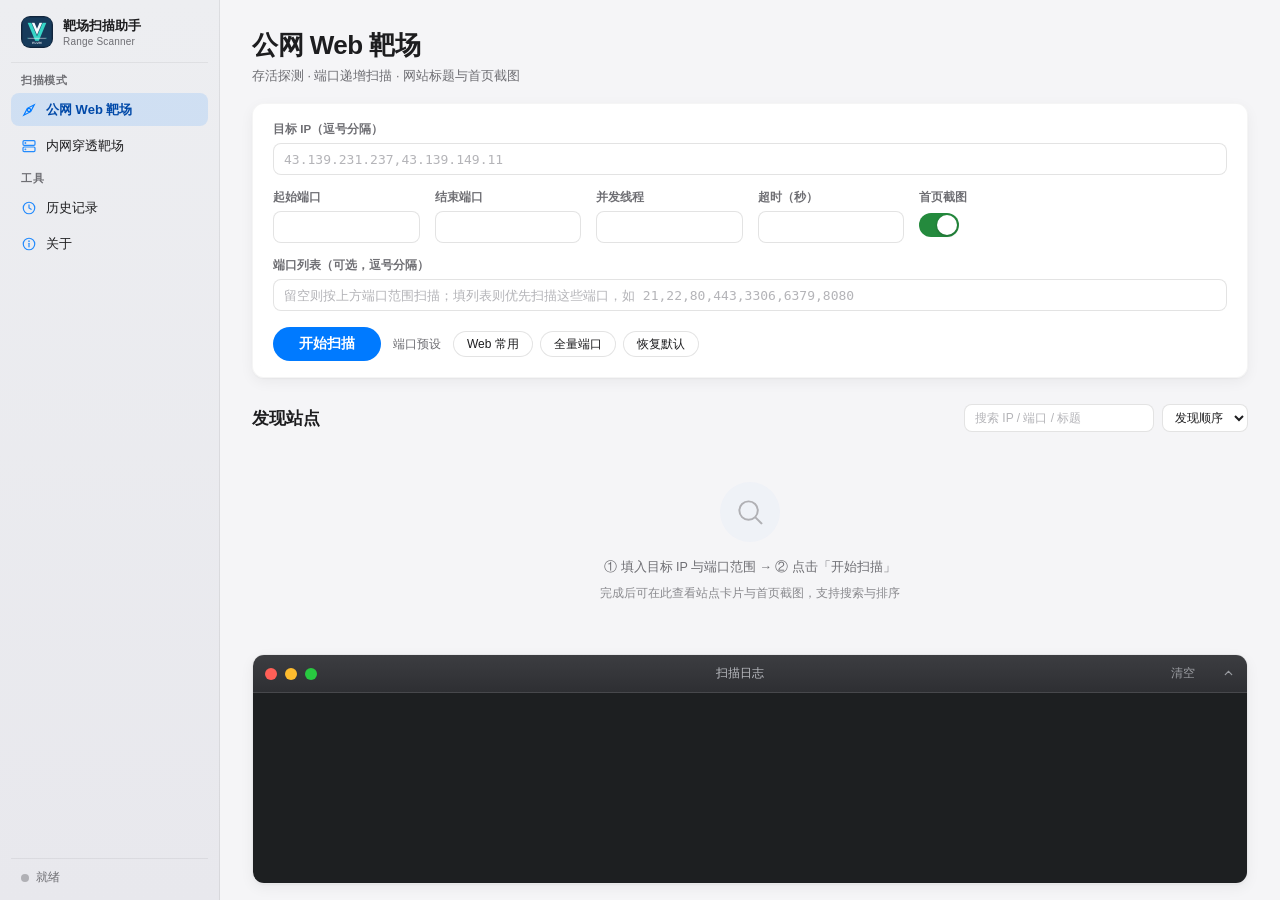
==== scanner_app/desktop/web/index.html @ d0615a87 "Reorganize cross-platform desktop release" ====
<!DOCTYPE html>
<html lang="zh-CN">
<head>
  <meta charset="UTF-8">
  <meta name="viewport" content="width=device-width, initial-scale=1">
  <title>靶场扫描助手</title>
  <link rel="icon" type="image/svg+xml" href="app_icon.svg">
  <link rel="alternate icon" type="image/png" href="app_icon.png">
  <link rel="stylesheet" href="style.css">
  <script src="chart.umd.min.js"></script>
</head>
<body>
<div class="app">

  <!-- ============ 侧边栏 ============ -->
  <aside class="sidebar">
    <div class="brand" aria-label="靶场扫描助手">
      <span class="brand-mark" aria-hidden="true">
        <img src="app_icon.png" alt="">
      </span>
      <span class="brand-copy">
        <strong>靶场扫描助手</strong>
        <small>Range Scanner</small>
      </span>
    </div>
    <div class="nav-group-label first">扫描模式</div>
    <nav class="nav">
      <button class="nav-item active" data-page="scan">
        <svg width="16" height="16" viewBox="0 0 24 24" fill="none" stroke="currentColor" stroke-width="1.8" stroke-linecap="round">
          <circle cx="12" cy="12" r="2.4"/><path d="M4.2 19.8 9.5 9.5l10.3-5.3L14.5 14.5z"/>
        </svg>
        <span>公网 Web 靶场</span>
      </button>
      <button class="nav-item" data-page="internal">
        <svg width="16" height="16" viewBox="0 0 24 24" fill="none" stroke="currentColor" stroke-width="1.8" stroke-linecap="round">
          <rect x="3" y="4" width="18" height="7" rx="1.6"/><rect x="3" y="13.5" width="18" height="7" rx="1.6"/>
          <circle cx="6.6" cy="7.5" r=".5" fill="currentColor"/><circle cx="6.6" cy="17" r=".5" fill="currentColor"/>
        </svg>
        <span>内网穿透靶场</span>
      </button>
    </nav>

    <div class="nav-group-label">工具</div>
    <nav class="nav">
      <button class="nav-item" data-page="history">
        <svg width="16" height="16" viewBox="0 0 24 24" fill="none" stroke="currentColor" stroke-width="1.8" stroke-linecap="round">
          <circle cx="12" cy="12" r="8.6"/><path d="M12 7.4V12l3.2 1.9"/>
        </svg>
        <span>历史记录</span>
      </button>
      <button class="nav-item" data-page="about">
        <svg width="16" height="16" viewBox="0 0 24 24" fill="none" stroke="currentColor" stroke-width="1.8" stroke-linecap="round">
          <circle cx="12" cy="12" r="8.6"/><path d="M12 11v5.2"/><circle cx="12" cy="7.8" r=".4" fill="currentColor"/>
        </svg>
        <span>关于</span>
      </button>
    </nav>

    <div class="sidebar-footer">
      <span class="status-dot" id="statusDot"></span>
      <span id="statusText">就绪</span>
    </div>
  </aside>

  <!-- ============ 主区域 ============ -->
  <main class="main">

    <div class="pages">

      <!-- ===== 公网 Web 靶场 ===== -->
      <section id="page-scan" class="page active">
        <header class="page-header">
          <h1>公网 Web 靶场</h1>
          <p class="subtitle">存活探测 · 端口递增扫描 · 网站标题与首页截图</p>
        </header>

        <div class="card config-card">
          <div class="config-grid">
            <label class="field field-wide">
              <span>目标 IP（逗号分隔）</span>
              <input id="inpTargets" type="text" spellcheck="false"
                     placeholder="43.139.231.237,43.139.149.11">
            </label>
            <label class="field">
              <span>起始端口</span>
              <input id="inpPortStart" type="number" min="1" max="65535">
            </label>
            <label class="field">
              <span>结束端口</span>
              <input id="inpPortEnd" type="number" min="1" max="65535">
            </label>
            <label class="field">
              <span>并发线程</span>
              <input id="inpThreads" type="number" min="1" max="1000">
            </label>
            <label class="field">
              <span>超时（秒）</span>
              <input id="inpTimeout" type="number" min="0.5" max="30" step="0.5">
            </label>
            <div class="field field-check">
              <span>首页截图</span>
              <label class="switch"><input type="checkbox" id="inpShots" checked><i></i></label>
            </div>
            <label class="field field-wide2">
              <span>端口列表（可选，逗号分隔）</span>
              <input id="inpPortsList" type="text" spellcheck="false"
                     placeholder="留空则按上方端口范围扫描；填列表则优先扫描这些端口，如 21,22,80,443,3306,6379,8080">
            </label>
          </div>
          <div class="config-actions">
            <button id="btnScan" class="btn-primary">开始扫描</button>
            <span class="preset-label">端口预设</span>
            <div class="preset-group">
              <button class="preset-btn" data-ps="80" data-pe="8999">Web 常用</button>
              <button class="preset-btn" data-ports="21,22,23,25,53,80,110,135,139,143,161,389,443,445,465,514,587,636,873,993,995,1080,1099,1433,1521,2049,2181,2375,2379,3000,3306,3389,4369,5000,5432,5601,5672,5900,5984,6000,6379,7001,7002,8000,8008,8009,8010,8020,8043,8060,8080,8081,8085,8086,8088,8090,8161,8200,8443,8888,8899,9000,9001,9042,9092,9096,9200,9300,9418,9999,10000,10050,10250,11211,15672,16379,18080,27017,27018,28017,50000,60000,65535">全量端口</button>
              <button class="preset-btn" data-ps="8000" data-pe="8099">恢复默认</button>
            </div>
          </div>
        </div>

        <div class="progress-area" id="progressArea" hidden>
          <div class="progress-track"><div class="progress-fill" id="progressFill"></div></div>
          <div class="progress-row">
            <span class="progress-pos" id="targetPos" hidden></span>
            <span class="progress-text" id="progressText">准备中…</span>
            <span class="progress-pct" id="progressPct"></span>
          </div>
          <button class="btn-open report-btn" id="btnReport" hidden>查看本次报告</button>
        </div>

        <div class="stats-bar" id="statsBar" hidden>
          <div class="stat-chip target">
            <svg class="chip-icon" width="18" height="18" viewBox="0 0 24 24" fill="none" stroke="currentColor" stroke-width="1.6" stroke-linecap="round"><circle cx="12" cy="12" r="9"/><path d="M3 12h18M12 3a15 15 0 0 1 0 18M12 3a15 15 0 0 0 0 18"/></svg>
            <div class="chip-body"><b id="stTargets">0</b><span>目标</span></div>
          </div>
          <div class="stat-chip alive">
            <svg class="chip-icon" width="18" height="18" viewBox="0 0 24 24" fill="none" stroke="currentColor" stroke-width="1.6" stroke-linecap="round" stroke-linejoin="round"><path d="M3 12h4l2.5-5 3 10 2.5-5h6"/></svg>
            <div class="chip-body"><b id="stAlive">0</b><span>ping 存活</span></div>
          </div>
          <div class="stat-chip ports">
            <svg class="chip-icon" width="18" height="18" viewBox="0 0 24 24" fill="none" stroke="currentColor" stroke-width="1.6" stroke-linecap="round"><rect x="3" y="4" width="18" height="7" rx="1.5"/><rect x="3" y="13" width="18" height="7" rx="1.5"/><circle cx="6.6" cy="7.5" r=".4" fill="currentColor"/><circle cx="6.6" cy="16.5" r=".4" fill="currentColor"/></svg>
            <div class="chip-body"><b id="stPorts">0</b><span>开放端口</span></div>
          </div>
          <div class="stat-chip sites">
            <svg class="chip-icon" width="18" height="18" viewBox="0 0 24 24" fill="none" stroke="currentColor" stroke-width="1.6" stroke-linecap="round"><rect x="3.5" y="5" width="17" height="14" rx="2"/><path d="M3.5 9.5h17"/></svg>
            <div class="chip-body"><b id="stSites">0</b><span>网站</span></div>
          </div>
          <div class="stat-chip shots">
            <svg class="chip-icon" width="18" height="18" viewBox="0 0 24 24" fill="none" stroke="currentColor" stroke-width="1.6" stroke-linecap="round" stroke-linejoin="round"><rect x="3" y="7" width="18" height="13" rx="2.5"/><path d="M8 7l2-3h4l2 3"/><circle cx="12" cy="13.5" r="3.5"/></svg>
            <div class="chip-body"><b id="stShots">0</b><span>截图</span></div>
          </div>
        </div>
        <div class="scan-summary" id="scanSummary" hidden></div>

        <div class="results-head">
          <h2>发现站点</h2>
          <span class="count-badge" id="resultCount" hidden>0</span>
          <div class="results-tools">
            <input id="siteSearch" class="tool-search" type="text" spellcheck="false"
                   placeholder="搜索 IP / 端口 / 标题">
            <select id="siteSort" class="tool-select" title="排序方式">
              <option value="default">发现顺序</option>
              <option value="port">按端口号</option>
              <option value="status">按状态码</option>
              <option value="ip">按 IP</option>
            </select>
          </div>
        </div>
        <div class="results-grid" id="resultsGrid">
          <div class="empty-hint" id="emptyHint">
            <svg width="34" height="34" viewBox="0 0 24 24" fill="none" stroke="currentColor"
                 stroke-width="1.4" stroke-linecap="round" opacity=".45">
              <circle cx="11" cy="11" r="6.5"/><path d="m16 16 4.5 4.5"/>
            </svg>
            <p>① 填入目标 IP 与端口范围 → ② 点击「开始扫描」</p>
            <p class="sub">完成后可在此查看站点卡片与首页截图，支持搜索与排序</p>
          </div>
        </div>

        <!-- ===== 扫描数据看板 ===== -->
        <div class="dashboard" id="publicDash" hidden>
          <div class="dash-titlebar">
            <svg width="15" height="15" viewBox="0 0 24 24" fill="none" stroke="currentColor"
                 stroke-width="1.8" stroke-linecap="round"><rect x="3" y="3" width="7" height="7" rx="1.2"/>
              <rect x="14" y="3" width="7" height="7" rx="1.2"/><rect x="3" y="14" width="7" height="7" rx="1.2"/>
              <rect x="14" y="14" width="7" height="7" rx="1.2"/></svg>
            <span>扫描数据看板</span>
          </div>
          <div class="dash-grid">
            <div class="chart-card">
              <div class="chart-head">端口分布</div>
              <div class="chart-wrap"><canvas id="chartPortDist"></canvas></div>
            </div>
            <div class="chart-card">
              <div class="chart-head">HTTP 状态码</div>
              <div class="chart-wrap"><canvas id="chartHttpStatus"></canvas></div>
            </div>
            <div class="chart-card">
              <div class="chart-head">各目标端口数</div>
              <div class="chart-wrap"><canvas id="chartTargetBar"></canvas></div>
            </div>
            <div class="chart-card">
              <div class="chart-head">服务类型占比</div>
              <div class="chart-wrap"><canvas id="chartServiceType"></canvas></div>
            </div>
          </div>
        </div>
      </section>

      <!-- ===== 内网穿透靶场 ===== -->
      <section id="page-internal" class="page">
        <header class="page-header">
          <h1>内网穿透靶场</h1>
          <p class="subtitle">主机存活发现 · 系统判断（Linux / Windows）· 无凭据探测</p>
        </header>

        <div class="notice">
          <svg width="15" height="15" viewBox="0 0 24 24" fill="none" stroke="currentColor"
               stroke-width="1.8" stroke-linecap="round">
            <circle cx="12" cy="12" r="8.6"/><path d="M12 11v5.2"/><circle cx="12" cy="7.8" r=".4" fill="currentColor"/>
          </svg>
          请先连接向日葵 VPN，再启动内网扫描；探测全程不使用账号密码。
        </div>

        <div class="card config-card">
          <div class="config-grid internal-grid">
            <label class="field field-wide">
              <span>网段（CIDR，逗号分隔）</span>
              <input id="inpCidrs" type="text" spellcheck="false"
                     placeholder="192.168.3.0/24,192.168.4.0/24">
            </label>
            <label class="field field-wide2">
              <span>探测端口（逗号分隔）</span>
              <input id="inpPorts" type="text" spellcheck="false"
                     placeholder="22,80,443,135,139,445,3389,8080">
            </label>
            <label class="field">
              <span>并发线程</span>
              <input id="inpThreads2" type="number" min="1" max="1000">
            </label>
            <label class="field">
              <span>超时（秒）</span>
              <input id="inpTimeout2" type="number" min="0.5" max="10" step="0.5">
            </label>
          </div>
          <div class="config-actions">
            <button id="btnInternal" class="btn-primary">开始内网扫描</button>
          </div>
        </div>

        <div class="progress-area" id="progressArea2" hidden>
          <div class="progress-track"><div class="progress-fill" id="progressFill2"></div></div>
          <div class="progress-row">
            <span class="progress-text" id="progressText2">准备中…</span>
            <span class="progress-pct" id="progressPct2"></span>
          </div>
          <button class="btn-open report-btn" id="btnReport2" hidden>查看本次报告</button>
        </div>

        <div class="stats-bar" id="statsBar2" hidden>
          <div class="stat-chip alive">
            <svg class="chip-icon" width="18" height="18" viewBox="0 0 24 24" fill="none" stroke="currentColor" stroke-width="1.6" stroke-linecap="round"><rect x="3" y="4" width="18" height="7" rx="1.5"/><rect x="3" y="13" width="18" height="7" rx="1.5"/><circle cx="6.6" cy="7.5" r=".4" fill="currentColor"/><circle cx="6.6" cy="16.5" r=".4" fill="currentColor"/></svg>
            <div class="chip-body"><b id="stAlive2">0</b><span>存活主机</span></div>
          </div>
          <div class="stat-chip linux">
            <svg class="chip-icon" width="18" height="18" viewBox="0 0 24 24" fill="none" stroke="currentColor" stroke-width="1.6" stroke-linecap="round" stroke-linejoin="round"><rect x="3" y="4" width="18" height="16" rx="2"/><path d="M7 9l3 3-3 3M13 15h4"/></svg>
            <div class="chip-body"><b id="stLinux">0</b><span>Linux</span></div>
          </div>
          <div class="stat-chip windows">
            <svg class="chip-icon" width="18" height="18" viewBox="0 0 24 24" fill="none" stroke="currentColor" stroke-width="1.6" stroke-linecap="round"><rect x="3" y="3" width="8" height="8" rx="1.2"/><rect x="13" y="3" width="8" height="8" rx="1.2"/><rect x="3" y="13" width="8" height="8" rx="1.2"/><rect x="13" y="13" width="8" height="8" rx="1.2"/></svg>
            <div class="chip-body"><b id="stWin">0</b><span>Windows</span></div>
          </div>
          <div class="stat-chip unknown">
            <svg class="chip-icon" width="18" height="18" viewBox="0 0 24 24" fill="none" stroke="currentColor" stroke-width="1.6" stroke-linecap="round"><circle cx="12" cy="12" r="9"/><path d="M9.5 9.5a2.5 2.5 0 1 1 3.6 2.3c-.7.3-1.1 1-1.1 1.7"/><circle cx="12" cy="16.8" r=".5" fill="currentColor"/></svg>
            <div class="chip-body"><b id="stUnknown">0</b><span>未识别</span></div>
          </div>
        </div>
        <div class="scan-summary" id="scanSummary2" hidden></div>

        <div class="results-head">
          <h2>存活主机</h2>
          <span class="count-badge" id="hostCount" hidden>0</span>
        </div>

        <!-- ===== 内网扫描数据看板 ===== -->
        <div class="dashboard" id="internalDash" hidden>
          <div class="dash-titlebar">
            <svg width="15" height="15" viewBox="0 0 24 24" fill="none" stroke="currentColor"
                 stroke-width="1.8" stroke-linecap="round"><rect x="3" y="3" width="7" height="7" rx="1.2"/>
              <rect x="14" y="3" width="7" height="7" rx="1.2"/><rect x="3" y="14" width="7" height="7" rx="1.2"/>
              <rect x="14" y="14" width="7" height="7" rx="1.2"/></svg>
            <span>内网扫描数据看板</span>
          </div>
          <div class="dash-grid">
            <div class="chart-card">
              <div class="chart-head">操作系统分布</div>
              <div class="chart-wrap"><canvas id="chartOSDist"></canvas></div>
            </div>
            <div class="chart-card">
              <div class="chart-head">端口开放热度</div>
              <div class="chart-wrap"><canvas id="chartPortHeat"></canvas></div>
            </div>
            <div class="chart-card">
              <div class="chart-head">发现方式</div>
              <div class="chart-wrap"><canvas id="chartDiscover"></canvas></div>
            </div>
            <div class="chart-card">
              <div class="chart-head">TTL 分布</div>
              <div class="chart-wrap"><canvas id="chartTTLDist"></canvas></div>
            </div>
          </div>
        </div>

        <div class="card table-card">
          <table class="host-table" id="hostTable">
            <thead>
              <tr>
                <th class="sortable" data-sort="ip">IP</th>
                <th>发现</th>
                <th class="sortable" data-sort="ttl">TTL</th>
                <th class="sortable" data-sort="os">系统判断</th>
                <th class="sortable" data-sort="ports">开放端口</th>
                <th>MAC 地址</th>
                <th>依据</th>
              </tr>
            </thead>
            <tbody id="hostRows">
              <tr class="empty-row"><td colspan="7">
                <div class="empty-hint">
                  <svg width="34" height="34" viewBox="0 0 24 24" fill="none" stroke="currentColor"
                       stroke-width="1.4" stroke-linecap="round" opacity=".45">
                    <rect x="3" y="5" width="18" height="6.5" rx="1.6"/><rect x="3" y="13.5" width="18" height="6.5" rx="1.6"/>
                  </svg>
                  <p>① 连接向日葵 VPN → ② 填写网段 → ③ 点击「开始内网扫描」</p>
                  <p class="sub">结果自动按 Linux / Windows / 未识别 分组，并生成分类报告</p>
                </div>
              </td></tr>
            </tbody>
          </table>
        </div>
      </section>

      <!-- ===== 历史记录 ===== -->
      <section id="page-history" class="page">
        <header class="page-header">
          <h1>历史记录</h1>
          <p class="subtitle">最近的扫描运行 · 可查看分类报告或在系统文件管理器中打开</p>
        </header>
        <div class="card history-card" id="historyCard">
          <div class="history-tools">
            <input id="historySearch" class="tool-search" type="text" spellcheck="false"
                   placeholder="搜索时间 / 目标 / 摘要">
          </div>
          <div id="historyList" class="history-list"></div>
        </div>
      </section>

      <!-- ===== 关于 ===== -->
      <section id="page-about" class="page">
        <header class="page-header">
          <h1>关于</h1>
          <p class="subtitle">靶场扫描助手 v2.0 · macOS / Windows</p>
        </header>
        <div class="card about-card">
          <p>双模式靶场信息收集工具：</p>
          <ul>
            <li><b>公网 Web 靶场</b> — ICMP 存活探测、端口递增扫描、HTTP/HTTPS 首页抓取、Playwright 首页截图</li>
            <li><b>内网穿透靶场</b> — ICMP + TCP 存活发现、TTL / 端口指纹 / SSH Banner 多信号系统判断（无需凭据）</li>
          </ul>
          <p>每次扫描自动生成分类报告：report.html（内嵌截图）/ report.md / report.csv / report.json。</p>
          <ul>
            <li>命令行：<code>python3 -m scanner_app.cli.public</code></li>
            <li>图形界面：macOS 双击 <code>launchers/启动靶场扫描.command</code>，Windows 双击 <code>launchers/启动靶场扫描.vbs</code></li>
          </ul>
          <p class="footnote">仅用于授权靶场环境的安全教学与测试；内网模式不做爆破、不登录、不利用漏洞。</p>
        </div>
      </section>

    </div>

    <!-- ===== 共享日志控制台（固定在底部，可折叠） ===== -->
    <div class="console-card" id="consoleCard">
      <div class="console-titlebar" id="consoleToggle">
        <span class="dot red"></span><span class="dot yellow"></span><span class="dot green"></span>
        <span class="console-title">扫描日志</span>
        <button class="btn-ghost" id="btnClearLog">清空</button>
        <svg class="chev" width="13" height="13" viewBox="0 0 24 24" fill="none"
             stroke="currentColor" stroke-width="2.2" stroke-linecap="round">
          <path d="m6 14 6-6 6 6"/>
        </svg>
      </div>
      <div class="console" id="console"></div>
    </div>

  </main>
</div>

<!-- ===== 截图灯箱 ===== -->
<div class="lightbox" id="lightbox" hidden>
  <div class="lightbox-mask" id="lightboxMask"></div>
  <div class="lightbox-body">
    <div class="lightbox-head">
      <span id="lightboxTitle"></span>
      <button class="btn-ghost light-close" id="lightboxClose">关闭 ✕</button>
    </div>
    <img id="lightboxImg" alt="首页截图大图">
  </div>
</div>

<!-- ===== 历史看板弹窗 ===== -->
<div class="modal" id="dashModal" hidden>
  <div class="modal-mask" id="dashModalMask"></div>
  <div class="modal-body">
      <div class="modal-head">
        <div class="modal-head-left">
          <svg width="15" height="15" viewBox="0 0 24 24" fill="none" stroke="currentColor"
               stroke-width="1.8" stroke-linecap="round"><rect x="3" y="3" width="7" height="7" rx="1.2"/>
            <rect x="14" y="3" width="7" height="7" rx="1.2"/><rect x="3" y="14" width="7" height="7" rx="1.2"/>
            <rect x="14" y="14" width="7" height="7" rx="1.2"/></svg>
          <span id="dashModalTitle">扫描数据看板</span>
          <span class="modal-kind" id="dashModalKind"></span>
        </div>
        <div class="modal-head-actions">
          <button class="btn-ghost" id="dashModalMax">全屏</button>
          <button class="btn-ghost light-close" id="dashModalClose">关闭 ✕</button>
        </div>
      </div>
    <div class="modal-charts" id="dashModalCharts">
      <div class="dash-grid" id="dashModalGrid"></div>
      <div class="modal-empty" id="dashModalEmpty">
        <svg width="32" height="32" viewBox="0 0 24 24" fill="none" stroke="currentColor"
             stroke-width="1.4" stroke-linecap="round" opacity=".4">
          <rect x="3" y="3" width="7" height="7" rx="1.2"/><rect x="14" y="3" width="7" height="7" rx="1.2"/>
          <rect x="3" y="14" width="7" height="7" rx="1.2"/><rect x="14" y="14" width="7" height="7" rx="1.2"/>
        </svg>
        <p>暂无图表数据</p>
      </div>
    </div>
  </div>
</div>

<script src="app.js"></script>
</body>
</html>
---- scanner_app/desktop/web/style.css ----
/* ===== 靶场扫描助手 · macOS 风格 v2.1（精制版） ===== */

:root {
  --bg: #f5f5f7;
  --sidebar: #ebebef;
  --sidebar-top: #edeef1;
  --sidebar-bottom: #e8e8ed;
  --card: rgba(255, 255, 255, 0.92);
  --card-solid: #ffffff;
  --text: #1d1d1f;
  --text-2: #6e6e73;
  --blue: #007aff;
  --blue-hover: #0a84ff;
  --blue-bg: rgba(0, 122, 255, 0.1);
  --green: #248a3d;
  --green-bg: rgba(52, 199, 89, 0.14);
  --orange: #c93400;
  --orange-bg: rgba(255, 149, 0, 0.14);
  --red: #ff3b30;
  --red-bg: rgba(255, 59, 48, 0.12);
  --separator: rgba(0, 0, 0, 0.06);
  --field-border: rgba(0, 0, 0, 0.11);
  --input-bg: rgba(255, 255, 255, 0.85);
  --input-focus-bg: #ffffff;
  --input-disabled-bg: #f4f4f6;
  --hover-bg: rgba(0, 0, 0, 0.045);
  --head-bg: #fafafc;
  --surface-solid: #ffffff;
  --code-bg: rgba(0, 0, 0, 0.05);
  --console-bg: #1d1f21;
  --radius: 12px;
  --radius-sm: 9px;
  --shadow: 0 1px 2px rgba(0, 0, 0, 0.04), 0 4px 14px rgba(0, 0, 0, 0.05);
  --shadow-lift: 0 2px 6px rgba(0, 0, 0, 0.05), 0 10px 28px rgba(0, 0, 0, 0.1);
}

/* ===== 暗色模式（跟随系统） ===== */
@media (prefers-color-scheme: dark) {
  :root {
    --bg: #1e1e22;
    --sidebar: #2a2a2f;
    --sidebar-top: #313136;
    --sidebar-bottom: #26262b;
    --card: rgba(44, 44, 49, 0.92);
    --card-solid: #2c2c31;
    --text: #f5f5f7;
    --text-2: #98989f;
    --blue: #0a84ff;
    --blue-hover: #339dff;
    --blue-bg: rgba(10, 132, 255, 0.16);
    --green: #30d158;
    --green-bg: rgba(48, 209, 88, 0.16);
    --orange: #ff9f0a;
    --orange-bg: rgba(255, 159, 10, 0.16);
    --red: #ff453a;
    --red-bg: rgba(255, 69, 58, 0.16);
    --separator: rgba(255, 255, 255, 0.09);
    --field-border: rgba(255, 255, 255, 0.18);
    --input-bg: rgba(58, 58, 64, 0.9);
    --input-focus-bg: #33333a;
    --input-disabled-bg: #26262b;
    --hover-bg: rgba(255, 255, 255, 0.06);
    --head-bg: #2a2a30;
    --surface-solid: #2c2c31;
    --code-bg: rgba(255, 255, 255, 0.08);
    --shadow: 0 1px 2px rgba(0, 0, 0, 0.35), 0 4px 14px rgba(0, 0, 0, 0.3);
    --shadow-lift: 0 2px 6px rgba(0, 0, 0, 0.45), 0 10px 28px rgba(0, 0, 0, 0.5);
  }
  .notice { color: #5db0ff; }
  .nav-item.active { color: #7cb8ff; }
  .host-table tbody tr:hover { background: rgba(0, 122, 255, 0.1); }
  .history-item:hover { background: rgba(255, 255, 255, 0.03); }
  .log-line { color: #c8c8ce; }
}

* { margin: 0; padding: 0; box-sizing: border-box; }
[hidden] { display: none !important; }
html, body { height: 100%; }

::selection { background: rgba(0, 122, 255, 0.22); }

body {
  font-family: -apple-system, BlinkMacSystemFont, "SF Pro Text",
               "PingFang SC", "Helvetica Neue", "Microsoft YaHei", sans-serif;
  font-size: 13px;
  color: var(--text);
  background: var(--bg);
  -webkit-font-smoothing: antialiased;
  user-select: none;
  overflow: hidden;
}

.app { display: flex; height: 100vh; }

/* ============ 侧边栏 ============ */
.sidebar {
  width: 220px;
  flex-shrink: 0;
  background: linear-gradient(180deg, var(--sidebar-top) 0%, var(--sidebar-bottom) 100%);
  border-right: 1px solid rgba(0, 0, 0, 0.07);
  display: flex;
  flex-direction: column;
  padding: 14px 11px 12px;
}

.brand {
  display: flex;
  align-items: center;
  gap: 10px;
  min-height: 42px;
  padding: 2px 10px 14px;
  margin-bottom: 5px;
  border-bottom: 1px solid var(--separator);
}
.brand-mark {
  width: 32px;
  height: 32px;
  display: inline-flex;
  align-items: center;
  justify-content: center;
  flex-shrink: 0;
  border-radius: 9px;
  background: transparent;
  color: #fff;
}
.brand-mark img {
  display: block;
  width: 32px;
  height: 32px;
  border-radius: 9px;
}
.brand-copy {
  min-width: 0;
  display: flex;
  flex-direction: column;
  gap: 1px;
}
.brand-copy strong {
  font-size: 13px;
  font-weight: 700;
  white-space: nowrap;
}
.brand-copy small {
  color: var(--text-2);
  font-size: 10px;
  line-height: 1.2;
  letter-spacing: 0.2px;
}

.nav-group-label {
  padding: 10px 10px 5px;
  font-size: 10.5px;
  font-weight: 700;
  color: var(--text-2);
  letter-spacing: 0.6px;
  text-transform: uppercase;
}
.nav-group-label.first { padding-top: 6px; }

.nav { display: flex; flex-direction: column; gap: 3px; }

.nav-item {
  display: flex;
  align-items: center;
  gap: 9px;
  width: 100%;
  padding: 7.5px 10px;
  border: none;
  border-radius: 8px;
  background: transparent;
  color: var(--text);
  font-size: 13px;
  font-weight: 500;
  font-family: inherit;
  cursor: pointer;
  text-align: left;
  transition: background 0.13s, transform 0.07s, color 0.13s;
}
.nav-item svg { color: var(--blue); opacity: 0.85; flex-shrink: 0; }
.nav-item:hover { background: var(--hover-bg); }
.nav-item.active {
  background: rgba(0, 122, 255, 0.12);
  color: #0049a8;
  font-weight: 650;
}
.nav-item.active svg { opacity: 1; }
.nav-item:active { transform: scale(0.98); }

.sidebar-footer {
  margin-top: auto;
  display: flex; align-items: center; gap: 7px;
  padding: 10px 10px 2px;
  font-size: 12px;
  color: var(--text-2);
  border-top: 1px solid rgba(0, 0, 0, 0.06);
}

.status-dot {
  width: 8px; height: 8px; border-radius: 50%;
  background: #b0b0b5; flex-shrink: 0;
  transition: background 0.25s;
}
.status-dot.on { background: #30d158; animation: pulse 1.4s ease-in-out infinite; }
@keyframes pulse {
  0%   { box-shadow: 0 0 0 0 rgba(48, 209, 88, 0.45); }
  70%  { box-shadow: 0 0 0 7px rgba(48, 209, 88, 0); }
  100% { box-shadow: 0 0 0 0 rgba(48, 209, 88, 0); }
}

/* ============ 主区域 ============ */
.main { flex: 1; display: flex; flex-direction: column; min-width: 0; }

.pages { flex: 1; overflow-y: auto; padding: 28px 32px 22px; }

.page { display: none; max-width: 1240px; }
.page.active { display: block; animation: fadein 0.22s ease; }
@keyframes fadein { from { opacity: 0; transform: translateY(6px); } to { opacity: 1; transform: none; } }

.page-header h1 { font-size: 26px; font-weight: 720; letter-spacing: -0.5px; }
.page-header .subtitle { margin-top: 5px; color: var(--text-2); font-size: 12.5px; }

.notice {
  margin-top: 17px;
  display: flex;
  align-items: center;
  gap: 9px;
  padding: 10px 15px;
  background: rgba(0, 122, 255, 0.08);
  color: #0040a8;
  border-radius: var(--radius-sm);
  font-size: 12.5px;
  border: 1px solid rgba(0, 122, 255, 0.12);
}
.notice svg { flex-shrink: 0; }

/* ============ 卡片与表单 ============ */
.card {
  background: var(--card);
  border-radius: var(--radius);
  box-shadow: var(--shadow);
  border: 1px solid rgba(0, 0, 0, 0.04);
  backdrop-filter: blur(10px);
}

.config-card { margin-top: 18px; padding: 18px 20px 16px; }

.config-grid {
  display: grid;
  grid-template-columns: repeat(auto-fit, minmax(140px, 1fr));
  gap: 15px;
}
.internal-grid { grid-template-columns: repeat(auto-fit, minmax(260px, 1fr)); }
.field-wide { grid-column: 1 / -1; }
.field-wide2 { grid-column: 1 / -1; }

.field { display: flex; flex-direction: column; gap: 6px; }
.field > span { font-size: 11.5px; font-weight: 600; color: var(--text-2); }

.field input[type="text"], .field input[type="number"] {
  height: 32px;
  padding: 0 10px;
  border: 1px solid var(--field-border);
  border-radius: 8px;
  background: var(--input-bg);
  font-size: 13px;
  font-family: "SF Mono", Menlo, "PingFang SC", monospace;
  color: var(--text);
  outline: none;
  transition: border 0.13s, box-shadow 0.13s, background 0.13s;
  width: 100%;
}
.field input::placeholder { color: #b4b4b8; }
.field input:focus {
  border-color: var(--blue);
  background: var(--input-focus-bg);
  box-shadow: 0 0 0 3.5px rgba(0, 122, 255, 0.14);
}
.field input:disabled { background: var(--input-disabled-bg); color: var(--text-2); }

/* 输入实时校验：非法时红框 */
.field input.invalid {
  border-color: var(--red);
  box-shadow: 0 0 0 3px rgba(255, 59, 48, 0.12);
}

.field-check { align-items: flex-start; }
.field-check > span { margin-bottom: 2px; }

/* macOS 开关 */
.switch { position: relative; display: inline-block; width: 40px; height: 24px; cursor: pointer; }
.switch input { opacity: 0; width: 0; height: 0; }
.switch i {
  position: absolute; inset: 0;
  background: rgba(120, 120, 128, 0.24);
  border-radius: 99px;
  transition: background 0.18s;
}
.switch i::after {
  content: "";
  position: absolute;
  left: 2px; top: 2px;
  width: 20px; height: 20px;
  background: #fff;
  border-radius: 50%;
  box-shadow: 0 1px 3px rgba(0, 0, 0, 0.25);
  transition: transform 0.18s cubic-bezier(0.25, 0.8, 0.25, 1);
}
.switch input:checked + i { background: var(--green); }
.switch input:checked + i::after { transform: translateX(16px); }
.switch.disabled { opacity: 0.45; pointer-events: none; }

.config-actions { margin-top: 16px; display: flex; align-items: center; gap: 12px; flex-wrap: wrap; }

.preset-label { font-size: 12px; color: var(--text-2); font-weight: 500; }
.preset-group { display: flex; gap: 7px; }
.preset-btn {
  height: 26px;
  padding: 0 13px;
  border: 1px solid var(--field-border);
  border-radius: 99px;
  background: var(--surface-solid);
  color: var(--text);
  font-size: 12px;
  font-weight: 500;
  font-family: inherit;
  cursor: pointer;
  transition: background 0.13s, border 0.13s, color 0.13s, transform 0.07s;
}
.preset-btn:hover { background: var(--blue-bg); border-color: rgba(0, 122, 255, 0.4); color: var(--blue); }
.preset-btn:active { transform: scale(0.96); }

/* 胶囊主按钮 */
.btn-primary {
  height: 34px;
  padding: 0 26px;
  border: none;
  border-radius: 980px;
  background: var(--blue);
  color: #fff;
  font-size: 14px;
  font-weight: 620;
  font-family: inherit;
  cursor: pointer;
  transition: background 0.13s, transform 0.07s, box-shadow 0.13s;
}
.btn-primary:hover { background: var(--blue-hover); box-shadow: 0 3px 10px rgba(0, 122, 255, 0.32); }
.btn-primary:active { transform: scale(0.97); }
.btn-primary:disabled { opacity: 0.5; cursor: default; box-shadow: none; }
.btn-primary.stop { background: var(--red); }
.btn-primary.stop:hover { background: #ff453a; box-shadow: 0 3px 10px rgba(255, 59, 48, 0.32); }
.btn-primary.scanning { animation: breathe 1.7s ease-in-out infinite; }
@keyframes breathe {
  0%, 100% { box-shadow: 0 0 0 0 rgba(255, 59, 48, 0.32); }
  50% { box-shadow: 0 0 0 8px rgba(255, 59, 48, 0); }
}

.btn-ghost {
  border: none;
  background: transparent;
  color: var(--blue);
  font-size: 12px;
  font-family: inherit;
  cursor: pointer;
  padding: 4px 9px;
  border-radius: 6px;
  transition: background 0.13s, color 0.13s;
}
.btn-ghost:hover { background: var(--blue-bg); }

/* ============ 进度条 ============ */
.progress-area { margin-top: 16px; }
.progress-track {
  height: 6px;
  border-radius: 99px;
  background: rgba(120, 120, 128, 0.16);
  overflow: hidden;
  position: relative;
}
.progress-fill {
  height: 100%; width: 0%;
  border-radius: 99px;
  background: linear-gradient(90deg, var(--blue), #4aa3ff);
  box-shadow: 0 0 10px rgba(0, 122, 255, 0.35);
  transition: width 0.3s cubic-bezier(0.25, 0.8, 0.25, 1);
  position: relative;
  overflow: hidden;
}
.progress-fill::after {
  content: "";
  position: absolute;
  inset: 0;
  background: linear-gradient(90deg, transparent, rgba(255,255,255,0.35), transparent);
  transform: translateX(-100%);
  animation: shimmer 1.8s infinite;
}
@keyframes shimmer {
  100% { transform: translateX(100%); }
}
.progress-text {
  font-size: 12px;
  color: var(--text-2);
}
.progress-row {
  margin-top: 8px;
  display: flex;
  justify-content: space-between;
  align-items: center;
}
.progress-pos {
  font-size: 12px;
  color: var(--blue);
  font-weight: 600;
  flex-shrink: 0;
}
.progress-pct {
  font-size: 12px;
  color: var(--text-2);
  font-variant-numeric: tabular-nums;
  font-weight: 600;
}
.report-btn { margin-top: 10px; height: 28px; }

/* ============ 统计条 ============ */
.stats-bar {
  margin-top: 18px;
  display: flex;
  gap: 12px;
  flex-wrap: wrap;
}
.stat-chip {
  background: var(--card);
  border-radius: var(--radius-sm);
  padding: 11px 15px;
  min-width: 112px;
  box-shadow: var(--shadow);
  border: 1px solid rgba(0, 0, 0, 0.035);
  position: relative;
  overflow: hidden;
  display: flex;
  align-items: center;
  gap: 10px;
  transition: box-shadow 0.13s;
}
.stat-chip:hover { box-shadow: var(--shadow-lift); }
.stat-chip::before {
  content: "";
  position: absolute;
  left: 0; top: 10px; bottom: 10px;
  width: 3px;
  border-radius: 0 2px 2px 0;
  background: var(--text-2);
}
.stat-chip .chip-icon { flex-shrink: 0; opacity: 0.85; }
.stat-chip .chip-body { display: flex; flex-direction: column; gap: 1px; min-width: 0; }
.stat-chip b {
  display: block;
  font-size: 21px;
  font-weight: 740;
  letter-spacing: -0.5px;
  font-variant-numeric: tabular-nums;
  line-height: 1.1;
}
.stat-chip span { font-size: 11.5px; color: var(--text-2); font-weight: 500; }
#stTargets { color: var(--text); }
#stAlive  { color: var(--green); }
#stPorts  { color: var(--blue); }
#stSites  { color: var(--orange); }
#stShots  { color: #c96a00; }
.stat-chip:has(b#stAlive)::before, .stat-chip:has(b#stAlive) .chip-icon { color: var(--green); }
.stat-chip:has(b#stPorts)::before, .stat-chip:has(b#stPorts) .chip-icon { color: var(--blue); }
.stat-chip:has(b#stSites)::before, .stat-chip:has(b#stSites) .chip-icon { color: var(--orange); }
.stat-chip:has(b#stShots)::before, .stat-chip:has(b#stShots) .chip-icon { color: #c96a00; }
.stat-chip:has(b#stTargets)::before, .stat-chip:has(b#stTargets) .chip-icon { color: var(--text-2); }
.stat-chip.linux b, .stat-chip.linux .chip-icon { color: var(--green); }
.stat-chip.windows b, .stat-chip.windows .chip-icon { color: var(--blue); }
.stat-chip.unknown b, .stat-chip.unknown .chip-icon { color: var(--text-2); }
.stat-chip.linux::before { background: var(--green); }
.stat-chip.windows::before { background: var(--blue); }
.stat-chip.unknown::before { background: var(--text-2); }

/* 扫描摘要条 */
.scan-summary {
  margin-top: 12px;
  padding: 9px 14px;
  border-radius: var(--radius-sm);
  background: var(--card);
  border: 1px solid rgba(0, 0, 0, 0.04);
  box-shadow: var(--shadow);
  font-size: 12px;
  color: var(--text-2);
  display: flex;
  align-items: center;
  gap: 16px;
  flex-wrap: wrap;
}
.scan-summary b { color: var(--text); font-weight: 650; }
.scan-summary .sum-item { display: inline-flex; align-items: center; gap: 5px; }
.scan-summary .dash-link { margin-left: auto; height: 26px; }

/* ============ 结果区（公网） ============ */
.results-head {
  margin-top: 26px;
  display: flex;
  align-items: center;
  gap: 8px;
  flex-wrap: wrap;
}
.results-head h2 { font-size: 17px; font-weight: 700; margin-right: 4px; }

.results-tools {
  margin-left: auto;
  display: flex;
  align-items: center;
  gap: 8px;
}
.tool-search {
  height: 28px;
  width: 190px;
  padding: 0 10px;
  border: 1px solid var(--field-border);
  border-radius: 8px;
  background: var(--surface-solid);
  font-size: 12px;
  font-family: inherit;
  color: var(--text);
  outline: none;
  transition: border 0.13s, box-shadow 0.13s;
}
.tool-search::placeholder { color: #b4b4b8; }
.tool-search:focus {
  border-color: var(--blue);
  box-shadow: 0 0 0 3px rgba(0, 122, 255, 0.14);
}
.tool-select {
  height: 28px;
  padding: 0 8px;
  border: 1px solid var(--field-border);
  border-radius: 8px;
  background: var(--surface-solid);
  font-size: 12px;
  font-family: inherit;
  color: var(--text);
  outline: none;
  cursor: pointer;
  transition: border 0.13s, box-shadow 0.13s;
}
.tool-select:focus {
  border-color: var(--blue);
  box-shadow: 0 0 0 3px rgba(0, 122, 255, 0.14);
}

.count-badge {
  min-width: 20px; height: 20px; padding: 0 7px;
  border-radius: 99px;
  background: var(--blue-bg);
  color: var(--blue);
  font-size: 12px; font-weight: 650;
  display: inline-flex; align-items: center; justify-content: center;
}

.results-grid {
  margin-top: 12px;
  display: grid;
  grid-template-columns: repeat(auto-fill, minmax(300px, 1fr));
  gap: 14px;
}

.site-card {
  background: var(--card);
  border-radius: var(--radius);
  border: 1px solid rgba(0, 0, 0, 0.04);
  box-shadow: var(--shadow);
  overflow: hidden;
  display: flex;
  flex-direction: column;
  animation: cardin 0.24s ease;
  transition: transform 0.15s ease, box-shadow 0.15s ease;
}
.site-card:hover { box-shadow: var(--shadow-lift); }
@keyframes cardin { from { opacity: 0; transform: scale(0.96) translateY(4px); } to { opacity: 1; transform: none; } }

.site-thumb {
  height: 122px;
  background: linear-gradient(145deg, #3a3d42, #25272b);
  display: flex;
  align-items: center;
  justify-content: center;
  overflow: hidden;
  position: relative;
  cursor: default;
}
.site-thumb::before {
  content: "";
  position: absolute;
  inset: 0;
  background: radial-gradient(circle at 30% 20%, rgba(255,255,255,0.06), transparent 55%);
  pointer-events: none;
}
.site-thumb img {
  width: 100%; height: 100%;
  object-fit: cover; object-position: top;
  display: block;
  cursor: zoom-in;
}
.site-thumb .thumb-wait {
  color: #9a9da2;
  font-size: 11.5px;
  display: flex;
  flex-direction: column;
  align-items: center;
  gap: 7px;
}
.spinner {
  width: 16px; height: 16px;
  border: 2px solid rgba(255, 255, 255, 0.22);
  border-top-color: #fff;
  border-radius: 50%;
  animation: spin 0.85s linear infinite;
}
@keyframes spin { to { transform: rotate(360deg); } }

.site-info { padding: 12px 14px 13px; display: flex; align-items: center; gap: 11px; }
.site-avatar {
  width: 38px; height: 38px;
  border-radius: 10px;
  flex-shrink: 0;
  display: flex; align-items: center; justify-content: center;
  color: #fff; font-size: 16px; font-weight: 700;
  overflow: hidden;
  box-shadow: inset 0 1px 1px rgba(255,255,255,0.15), 0 2px 5px rgba(0,0,0,0.08);
}
.fav-img { width: 22px; height: 22px; border-radius: 4px; object-fit: cover; }
.site-main { flex: 1; min-width: 0; }
.site-title {
  font-size: 13.5px; font-weight: 650;
  white-space: nowrap; overflow: hidden; text-overflow: ellipsis;
}
.site-url {
  margin-top: 2px;
  font-family: "SF Mono", Menlo, monospace;
  font-size: 11px;
  color: var(--text-2);
  white-space: nowrap; overflow: hidden; text-overflow: ellipsis;
}
.site-meta { margin-top: 4px; display: flex; align-items: center; gap: 7px; min-width: 0; }

.badge { font-size: 11px; font-weight: 650; padding: 1.5px 8px; border-radius: 99px; flex-shrink: 0; }
.badge.ok    { background: var(--green-bg); color: var(--green); }
.badge.other { background: var(--orange-bg); color: var(--orange); }

.site-server {
  font-size: 11px; color: var(--text-2);
  white-space: nowrap; overflow: hidden; text-overflow: ellipsis;
}

.btn-open {
  flex-shrink: 0;
  height: 27px;
  padding: 0 13px;
  border: 1px solid var(--field-border);
  border-radius: 99px;
  background: var(--surface-solid);
  color: var(--blue);
  font-size: 12px; font-weight: 520;
  font-family: inherit;
  cursor: pointer;
  transition: background 0.13s, border 0.13s, color 0.13s, transform 0.07s;
}
.btn-open:hover { background: var(--blue-bg); border-color: rgba(0, 122, 255, 0.45); }
.btn-open:active { transform: scale(0.95); }
.btn-open.disabled { opacity: 0.5; cursor: default; pointer-events: none; }

.btn-delete { color: var(--red); border-color: rgba(255, 59, 48, 0.3); }
.btn-delete:hover { background: var(--red-bg); border-color: rgba(255, 59, 48, 0.5); }
.btn-delete.armed {
  background: var(--red);
  border-color: var(--red);
  color: #fff;
  font-weight: 600;
}

.empty-hint {
  grid-column: 1 / -1;
  padding: 38px 0 34px;
  text-align: center;
  color: var(--text-2);
  font-size: 12.5px;
}
.empty-hint svg {
  margin-bottom: 4px;
  opacity: 0.5;
  padding: 13px;
  box-sizing: content-box;
  background: rgba(0, 122, 255, 0.05);
  border-radius: 50%;
}
.empty-hint p { margin-top: 10px; }
.empty-hint .sub { font-size: 11.5px; opacity: 0.8; }

/* ============ 主机表格（内网） ============ */
.table-card { margin-top: 12px; overflow-x: auto; }
.host-table { width: 100%; min-width: 820px; border-collapse: collapse; }
.host-table th {
  text-align: left;
  padding: 10px 14px;
  font-size: 11.5px;
  font-weight: 650;
  color: var(--text-2);
  background: var(--head-bg);
  border-bottom: 1px solid var(--separator);
  position: sticky;
  top: 0;
  z-index: 1;
  white-space: nowrap;
}
.host-table th.sortable { cursor: pointer; user-select: none; transition: color 0.12s; }
.host-table th.sortable:hover { color: var(--blue); }
.host-table th.sorted { color: var(--blue); }
.host-table th.sorted::after {
  content: " ▾";
  font-size: 10px;
}
.host-table th.sorted.asc::after { content: " ▴"; }
.host-table tbody tr { animation: cardin 0.2s ease; transition: background 0.12s; }
.host-table tbody tr:hover { background: rgba(0, 122, 255, 0.04); }
.host-table td {
  padding: 10px 14px;
  font-size: 12.5px;
  border-bottom: 1px solid var(--separator);
  vertical-align: middle;
}
.host-table tr:last-child td { border-bottom: none; }
.host-table tbody tr { animation: cardin 0.2s ease; }
.host-table .ip { font-family: "SF Mono", Menlo, monospace; font-weight: 650; cursor: copy; }
.host-table .ip:hover { color: var(--blue); text-decoration: underline; text-decoration-color: rgba(0,122,255,0.4); }
.host-table .ports { font-family: "SF Mono", Menlo, monospace; font-size: 11.5px; color: var(--text-2); }
.host-table .mac { font-family: "SF Mono", Menlo, monospace; font-size: 11.5px; color: var(--text-2); white-space: nowrap; }
.host-table .reason { color: var(--text-2); font-size: 11.5px; max-width: 300px; }

.os-badge { font-size: 11px; font-weight: 650; padding: 2.5px 10px; border-radius: 99px; white-space: nowrap; }
.os-badge.Linux   { background: var(--green-bg); color: var(--green); }
.os-badge.Windows { background: var(--blue-bg); color: var(--blue); }
.os-badge.未知    { background: rgba(120, 120, 128, 0.14); color: var(--text-2); }

.empty-row td { padding: 0 !important; }

/* ============ 日志控制台 ============ */
.console-card {
  flex-shrink: 0;
  margin: 0 32px 16px;
  border-radius: var(--radius);
  overflow: hidden;
  box-shadow: var(--shadow);
  border: 1px solid rgba(0, 0, 0, 0.06);
  display: flex;
  flex-direction: column;
}

.console-titlebar {
  height: 38px;
  flex-shrink: 0;
  background: linear-gradient(180deg, #3c3d41, #2e2f33);
  display: flex;
  align-items: center;
  gap: 8px;
  padding: 0 12px;
  border-bottom: 1px solid rgba(255, 255, 255, 0.06);
  cursor: pointer;
  user-select: none;
  transition: background 0.13s;
}
.console-titlebar:hover { background: linear-gradient(180deg, #45464b, #35363b); }
.dot { width: 12px; height: 12px; border-radius: 50%; transition: filter 0.13s; }
.console-titlebar:hover .dot.red    { filter: brightness(1.15); }
.console-titlebar:hover .dot.yellow { filter: brightness(1.15); }
.console-titlebar:hover .dot.green  { filter: brightness(1.15); }
.dot.red { background: #ff5f57; }
.dot.yellow { background: #febc2e; }
.dot.green { background: #28c840; }

.console-title { flex: 1; text-align: center; color: #b9bbc0; font-size: 12px; font-weight: 520; }
.console-titlebar .btn-ghost { color: #9a9ca1; margin-right: 10px; }
.console-titlebar .btn-ghost:hover { background: rgba(255, 255, 255, 0.1); }
.chev { color: #9a9ca1; transition: transform 0.2s; }

.console {
  height: 190px;
  overflow-y: auto;
  background: var(--console-bg);
  padding: 10px 14px;
  font-family: "SF Mono", Menlo, "Courier New", monospace;
  font-size: 12px;
  line-height: 1.65;
  user-select: text;
  transition: height 0.2s ease;
}
.console-card.collapsed .console { height: 0; padding-top: 0; padding-bottom: 0; }
.console-card.collapsed .chev { transform: rotate(180deg); }

.log-line { white-space: pre-wrap; word-break: break-all; color: #cfd1d5; }
.log-time { color: #6f7277; margin-right: 8px; }
.log-line.success .msg { color: #30d158; }
.log-line.warn   .msg { color: #ffd60a; }
.log-line.error  .msg { color: #ff6961; }

/* 扫描完成顶部横幅 */
.log-line.banner {
  display: flex;
  align-items: center;
  margin-bottom: 6px;
  padding: 6px 10px;
  border-radius: 7px;
  font-weight: 650;
}
.log-line.banner.success { background: rgba(48, 209, 88, 0.14); color: #30d158; }
.log-line.banner.warn    { background: rgba(255, 214, 10, 0.12); color: #ffd60a; }
.log-line.banner .log-time { color: inherit; }

/* ============ 历史记录 ============ */
.history-card { margin-top: 18px; overflow: hidden; }
.history-tools { padding: 12px 14px 0; }
.history-tools .tool-search { width: 260px; }
.history-list { display: flex; flex-direction: column; }

.history-item {
  display: flex;
  align-items: center;
  gap: 14px;
  padding: 13px 18px;
  border-bottom: 1px solid var(--separator);
  transition: background 0.13s, opacity 0.18s ease;
}
.history-item:hover { background: var(--hover-bg); }
.history-item:last-child { border-bottom: none; }

.history-folder {
  width: 40px; height: 40px;
  flex-shrink: 0;
  border-radius: 10px;
  display: flex; align-items: center; justify-content: center;
}
.history-folder.internal { background: var(--orange-bg); color: var(--orange); }
.history-folder.public   { background: var(--blue-bg); color: var(--blue); }

.history-info { flex: 1; min-width: 0; }
.history-time { font-size: 13px; font-weight: 650; }
.history-desc {
  margin-top: 3px; font-size: 12px; color: var(--text-2);
  white-space: nowrap; overflow: hidden; text-overflow: ellipsis;
}
.history-actions { display: flex; gap: 8px; flex-shrink: 0; }
.history-actions .btn-open { height: 28px; }
.history-actions .btn-delete { padding: 0 11px; }

/* ============ 关于 ============ */
.about-card { margin-top: 18px; padding: 22px 24px; line-height: 1.8; }
.about-card ul { margin: 10px 0 14px 22px; }
.about-card code {
  font-family: "SF Mono", Menlo, monospace;
  font-size: 12px;
  background: var(--code-bg);
  padding: 1.5px 7px;
  border-radius: 5px;
}
.about-card .footnote { color: var(--text-2); font-size: 12px; margin-top: 10px; }

/* ============ 数据看板（精制版） ============ */
.dashboard {
  margin-top: 24px;
  background: transparent;
  border-radius: 0;
  box-shadow: none;
  border: none;
  overflow: visible;
  animation: cardin 0.35s ease;
}

.dash-titlebar {
  display: flex;
  align-items: center;
  gap: 9px;
  padding: 12px 18px;
  font-size: 14.5px;
  font-weight: 700;
  border-radius: var(--radius);
  background: var(--card);
  box-shadow: var(--shadow);
  border: 1px solid rgba(0, 0, 0, 0.04);
  margin-bottom: 14px;
  backdrop-filter: blur(10px);
}
.dash-titlebar svg { color: var(--blue); }

.dash-grid {
  display: grid;
  grid-template-columns: repeat(auto-fit, minmax(290px, 1fr));
  gap: 14px;
}

.chart-card {
  background: var(--card);
  border-radius: var(--radius);
  border: 1px solid rgba(0, 0, 0, 0.04);
  box-shadow: var(--shadow);
  padding: 16px 18px 18px;
  display: flex;
  flex-direction: column;
  transition: transform 0.15s ease, box-shadow 0.15s ease;
}
.chart-card:hover { box-shadow: var(--shadow-lift); }

.chart-head {
  font-size: 12.5px;
  font-weight: 650;
  color: var(--text-2);
  margin-bottom: 12px;
  text-align: left;
  letter-spacing: 0.2px;
  display: flex;
  align-items: center;
  justify-content: space-between;
  gap: 8px;
}

.chart-export {
  flex-shrink: 0;
  height: 22px;
  padding: 0 9px;
  border: 1px solid var(--field-border);
  border-radius: 99px;
  background: transparent;
  color: var(--text-2);
  font-size: 11px;
  font-weight: 500;
  font-family: inherit;
  cursor: pointer;
  transition: background 0.13s, border 0.13s, color 0.13s;
}
.chart-export:hover {
  background: var(--blue-bg);
  border-color: rgba(0, 122, 255, 0.4);
  color: var(--blue);
}

.chart-wrap {
  flex: 1;
  position: relative;
  min-height: 220px;
  display: flex;
  align-items: center;
  justify-content: center;
}
.chart-wrap canvas {
  max-width: 100%;
  max-height: 240px;
}

/* ============ 灯箱 ============ */
.lightbox {
  position: fixed; inset: 0; z-index: 99;
  display: flex; align-items: center; justify-content: center;
}
.lightbox-mask { position: absolute; inset: 0; background: rgba(0, 0, 0, 0.65); backdrop-filter: blur(8px); }
.lightbox-body {
  position: relative;
  max-width: 88vw; max-height: 86vh;
  background: var(--surface-solid);
  border-radius: 16px;
  overflow: hidden;
  display: flex; flex-direction: column;
  box-shadow: 0 20px 65px rgba(0, 0, 0, 0.42);
  animation: cardin 0.2s ease;
}
.lightbox-head {
  display: flex; align-items: center; justify-content: space-between;
  padding: 11px 17px;
  border-bottom: 1px solid var(--separator);
  font-size: 13px; font-weight: 650;
  flex-shrink: 0;
}
.light-close { color: var(--red); }
#lightboxImg { max-width: 88vw; max-height: calc(86vh - 48px); object-fit: contain; display: block; }

/* ============ 看板弹窗 ============ */
.modal {
  position: fixed; inset: 0; z-index: 100;
  display: flex; align-items: center; justify-content: center;
}
.modal-mask { position: absolute; inset: 0; background: rgba(0, 0, 0, 0.58); backdrop-filter: blur(9px); }
.modal-body {
  position: relative;
  width: 880px;
  max-height: 86vh;
  background: var(--surface-solid);
  border-radius: 16px;
  overflow: hidden;
  display: flex; flex-direction: column;
  box-shadow: 0 22px 70px rgba(0, 0, 0, 0.42);
  animation: cardin 0.25s ease;
}
.modal-head {
  display: flex; align-items: center; justify-content: space-between;
  padding: 14px 20px;
  border-bottom: 1px solid var(--separator);
  background: linear-gradient(180deg, var(--head-bg), var(--surface-solid));
  flex-shrink: 0;
}
.modal-head-left {
  display: flex; align-items: center; gap: 9px;
  font-size: 15px; font-weight: 700;
}
.modal-head-actions { display: flex; align-items: center; gap: 4px; }
.modal-body.fullscreen {
  width: 96vw;
  max-height: 94vh;
}
.modal-body.fullscreen .modal-charts .chart-wrap { min-height: 240px; }
.modal-head-left svg { color: var(--blue); }
.modal-kind {
  font-size: 11px; font-weight: 650;
  padding: 2.5px 9px; border-radius: 99px;
}
.modal-kind.public   { background: var(--blue-bg); color: var(--blue); }
.modal-kind.internal { background: var(--orange-bg); color: var(--orange); }
.modal-charts {
  flex: 1;
  overflow-y: auto;
  padding: 16px 18px 20px;
}
.modal-charts .dash-grid {
  border-radius: 0;
}
.modal-charts .chart-card {
  min-height: 220px;
}
.modal-charts .chart-wrap {
  min-height: 220px;
}
.modal-empty {
  display: flex; flex-direction: column; align-items: center; justify-content: center;
  padding: 70px 0;
  color: var(--text-2); font-size: 13px;
  gap: 10px;
}
.modal-empty svg { margin-bottom: -4px; }

/* ============ 滚动条 ============ */
.pages::-webkit-scrollbar, .console::-webkit-scrollbar, .modal-charts::-webkit-scrollbar { width: 9px; }
.pages::-webkit-scrollbar-thumb, .console::-webkit-scrollbar-thumb, .modal-charts::-webkit-scrollbar-thumb { border-radius: 99px; }
.pages::-webkit-scrollbar-thumb { background: rgba(0, 0, 0, 0.16); border: 2px solid var(--bg); }
.console::-webkit-scrollbar-thumb { background: rgba(255, 255, 255, 0.18); border: 2px solid var(--console-bg); }
.modal-charts::-webkit-scrollbar-thumb { background: rgba(0, 0, 0, 0.16); border: 2px solid var(--surface-solid); }

/* ============ 双平台视觉差异 ============
   Windows 与 macOS 共用同一套页面视觉；Windows 仅使用系统字体并隐藏左侧品牌区。 */
body.windows-shell {
  font-family: "Segoe UI", "Segoe UI Variable", "Microsoft YaHei UI", "Microsoft YaHei", sans-serif;
  -webkit-font-smoothing: antialiased;
}
body.windows-shell .brand { display: none !important; }
body.windows-shell .nav-item.active { box-shadow: none; }
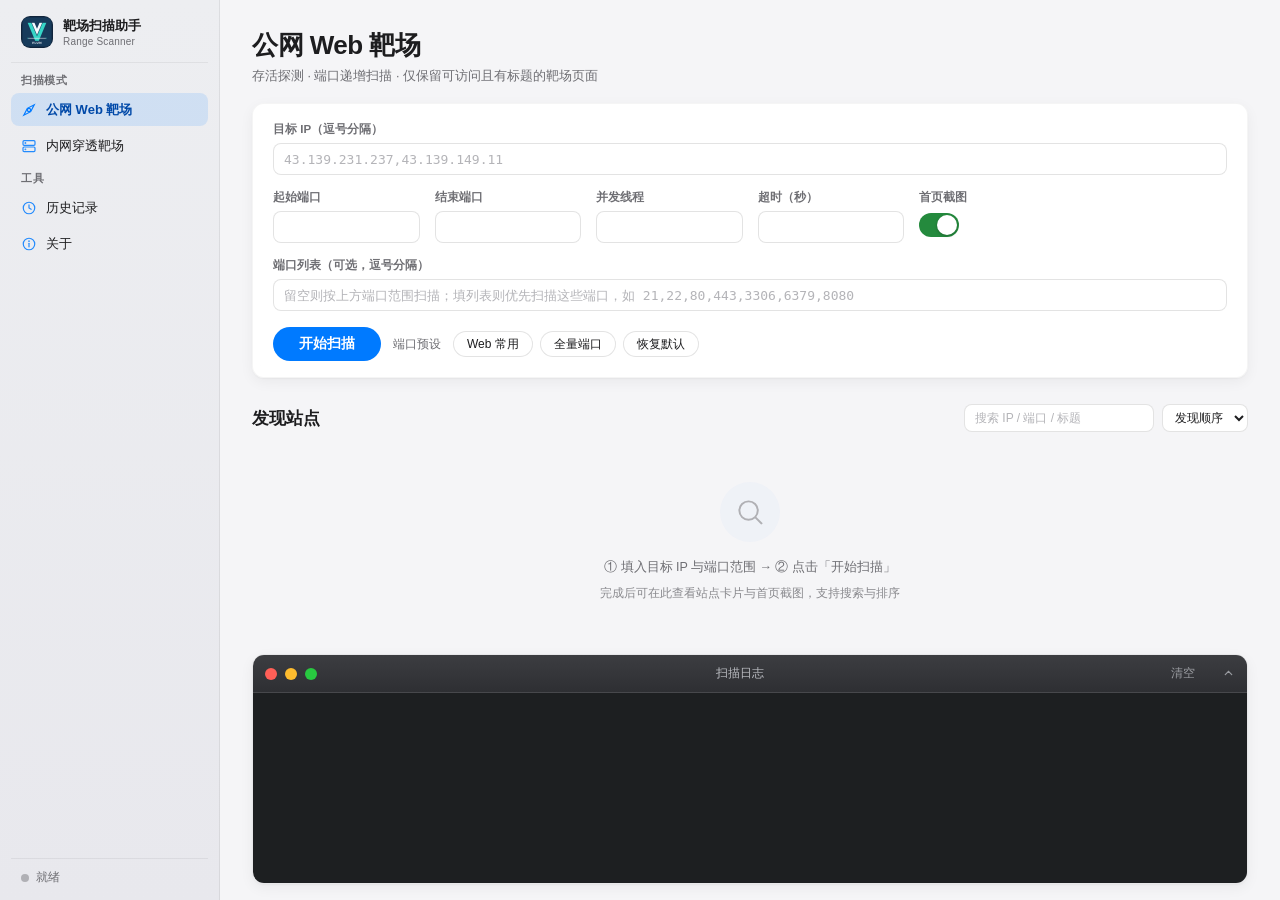
==== commit 96c25962: "完善跨平台扫描与 Windows 发布流程" ====
--- a/scanner_app/desktop/web/index.html
+++ b/scanner_app/desktop/web/index.html
@@ -71,7 +71,7 @@
       <section id="page-scan" class="page active">
         <header class="page-header">
           <h1>公网 Web 靶场</h1>
-          <p class="subtitle">存活探测 · 端口递增扫描 · 网站标题与首页截图</p>
+          <p class="subtitle">存活探测 · 端口递增扫描 · 仅保留可访问且有标题的靶场页面</p>
         </header>
 
         <div class="card config-card">
@@ -113,7 +113,7 @@
             <div class="preset-group">
               <button class="preset-btn" data-ps="80" data-pe="8999">Web 常用</button>
               <button class="preset-btn" data-ports="21,22,23,25,53,80,110,135,139,143,161,389,443,445,465,514,587,636,873,993,995,1080,1099,1433,1521,2049,2181,2375,2379,3000,3306,3389,4369,5000,5432,5601,5672,5900,5984,6000,6379,7001,7002,8000,8008,8009,8010,8020,8043,8060,8080,8081,8085,8086,8088,8090,8161,8200,8443,8888,8899,9000,9001,9042,9092,9096,9200,9300,9418,9999,10000,10050,10250,11211,15672,16379,18080,27017,27018,28017,50000,60000,65535">全量端口</button>
-              <button class="preset-btn" data-ps="8000" data-pe="8099">恢复默认</button>
+              <button class="preset-btn" data-ps="8000" data-pe="8020">恢复默认</button>
             </div>
           </div>
         </div>
@@ -359,7 +359,7 @@
       <section id="page-about" class="page">
         <header class="page-header">
           <h1>关于</h1>
-          <p class="subtitle">靶场扫描助手 v2.0 · macOS / Windows</p>
+          <p class="subtitle">靶场扫描助手 · macOS / Windows</p>
         </header>
         <div class="card about-card">
           <p>双模式靶场信息收集工具：</p>
